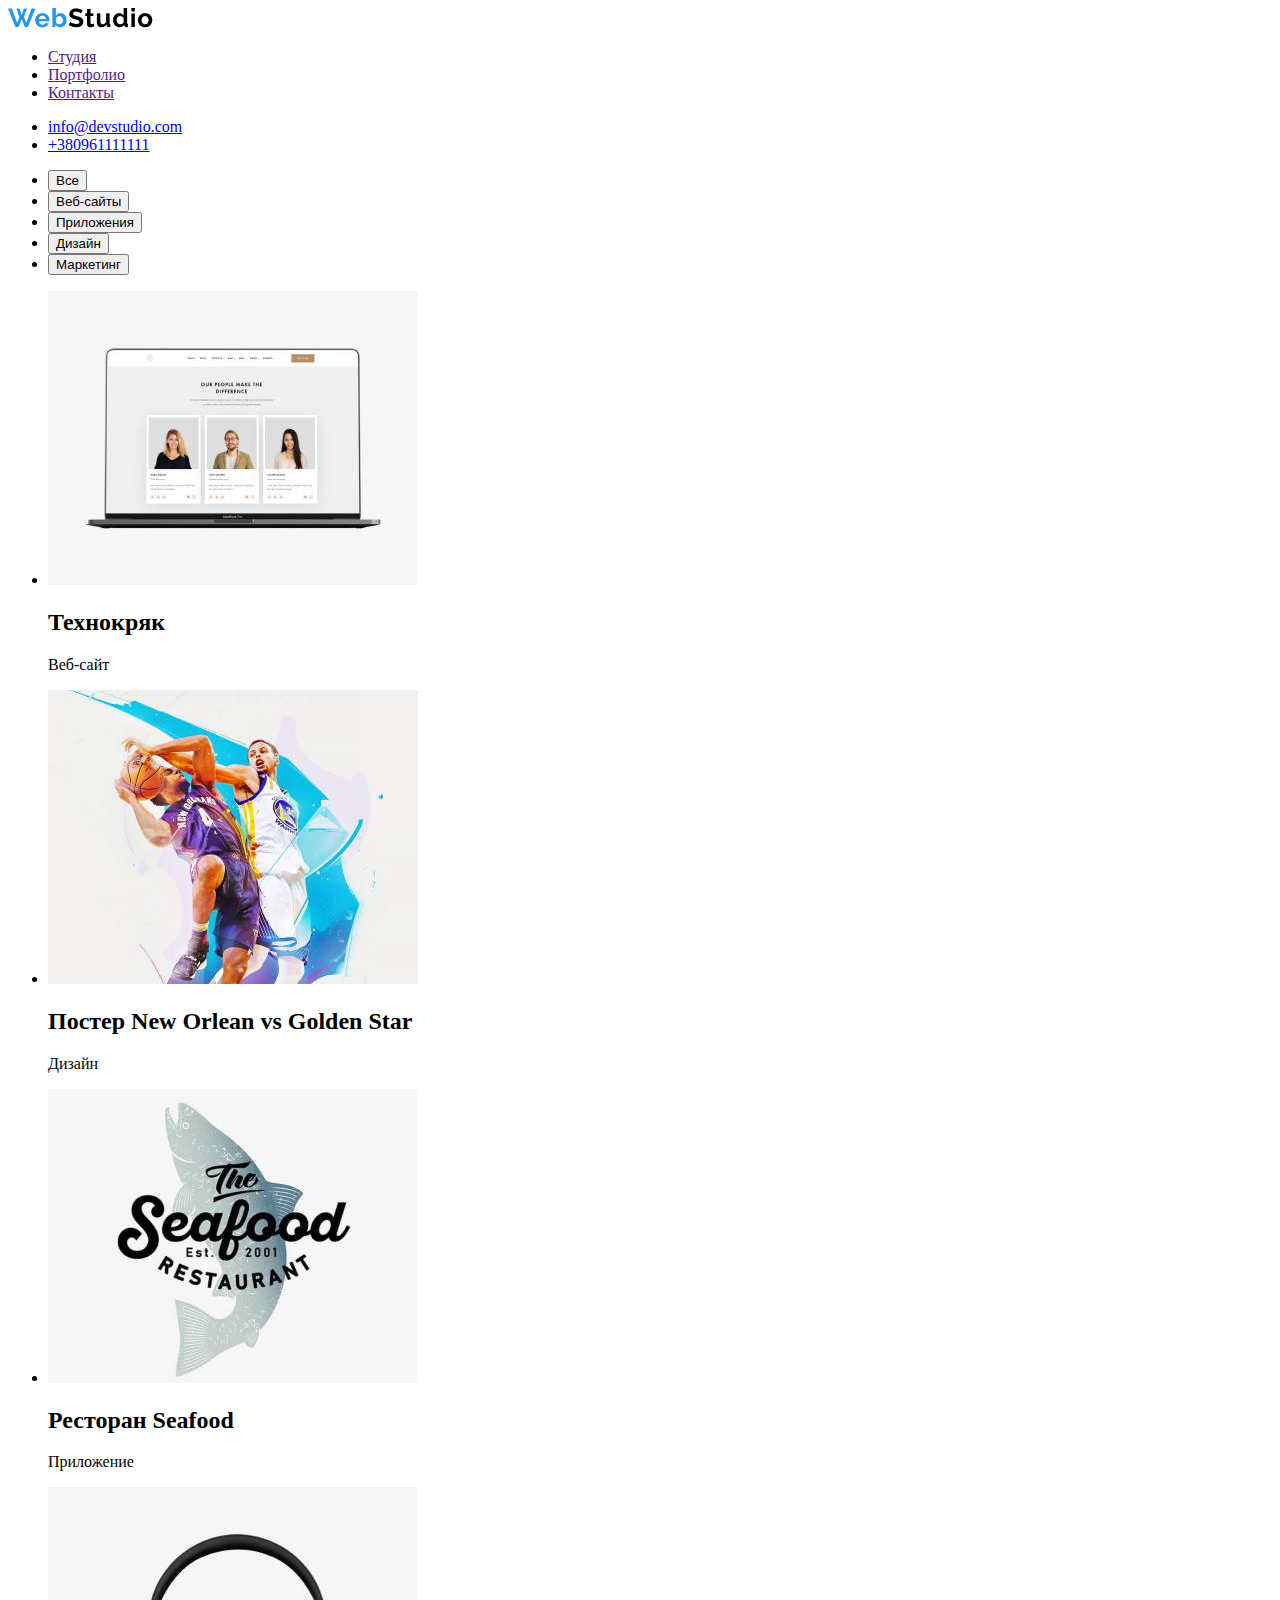
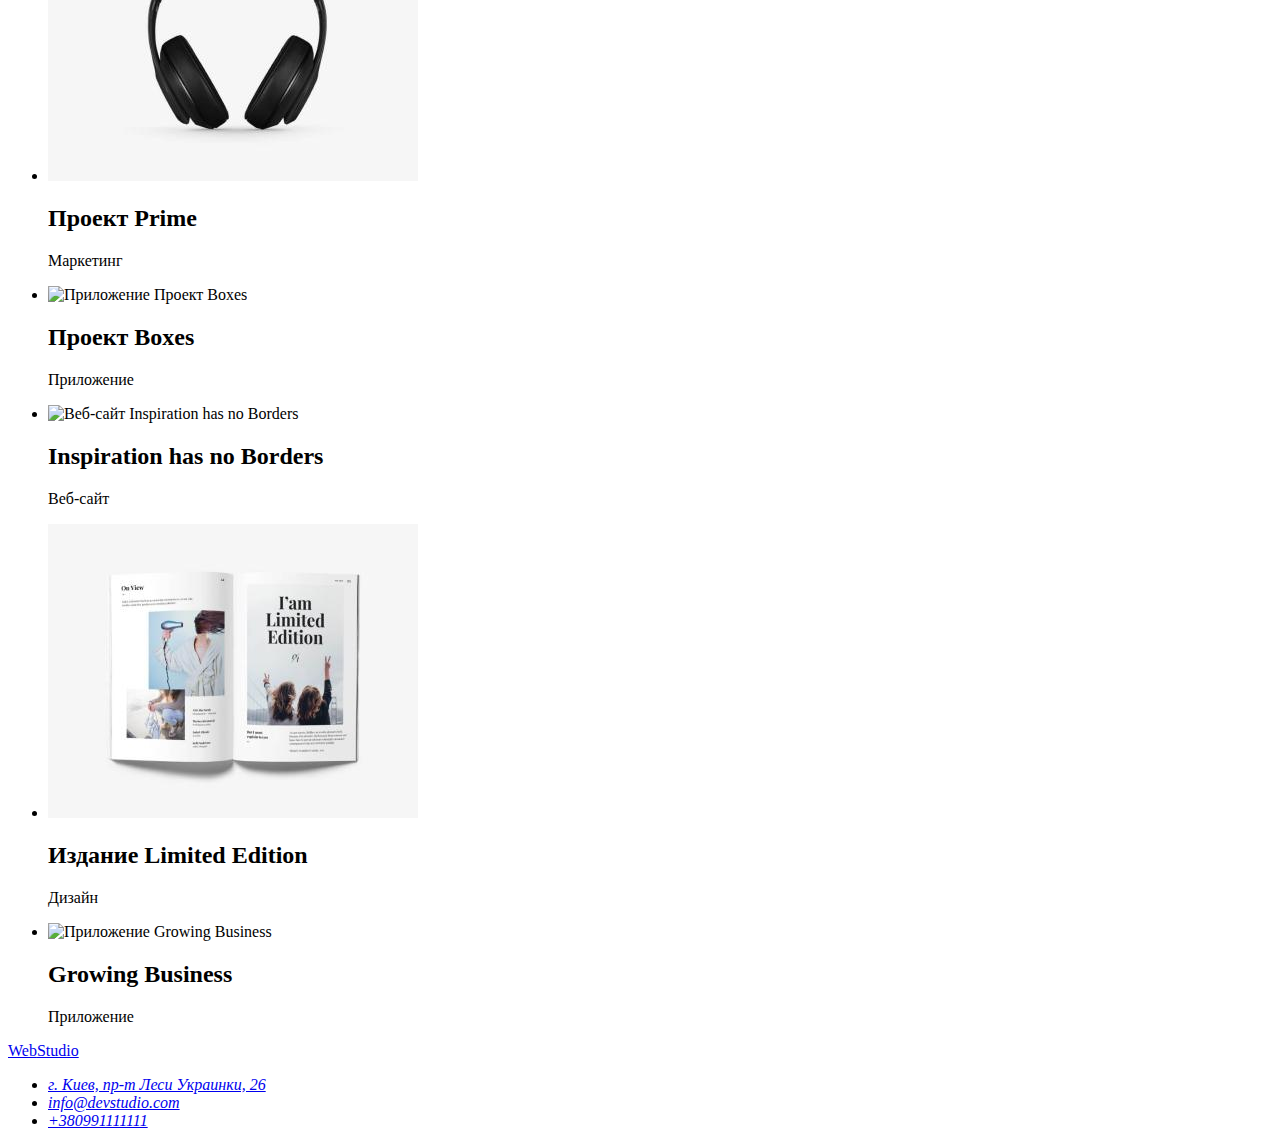
==== portfolio.html @ 1265ffb0 "Create portfolio.html" ====
<!DOCTYPE html>
<html lang="ru">

<head>
    <meta charset="UTF-8">
    <meta http-equiv="X-UA-Compatible" content="IE=edge">
    <meta name="viewport" content="width=device-width, initial-scale=1.0">
    <title>Вебстудия полного цикла</title>
    <link rel="preconnect" href="https://fonts.googleapis.com">
    <link rel="preconnect" href="https://fonts.gstatic.com" crossorigin>
    <link
        href="https://fonts.googleapis.com/css2?family=Raleway:wght@700&family=Roboto:ital,wght@0,400;0,500;0,700;0,900;1,400;1,500&display=swap"
        rel="stylesheet">

    <link rel="stylesheet" href="./css/styles.css">
</head>

<body>
    <header class="header">
        <nav class="header-nav">
            <a class="header-logo" href="./index.html"><img src="./Images/WebStudio.jpg" width="145" height="20"
                    alt="Логотип"></a>
            <ul class="nav-menu list">
                <li><a class="nav-link link" href="">Студия</a></li>
                <li><a class="nav-link link current" href="">Портфолио</a></li>
                <li><a class="nav-link link" href="">Контакты</a></li>
            </ul>
            <ul class="contact-menu header">
                <li class="contact-menu list"><a class="header-mail link"
                        href="mailto:info@devstudio.com">info@devstudio.com</a>
                </li>
                <li class="contact-menu list"><a class="header-tel link" href="tel:+380961111111">+380961111111</a></li>
            </ul>
            <ul class="menu-button list">
                <li><button class="btn-light" type="button">Все</button></li>
                <li><button class="btn-black button" type="button">Веб-сайты</button></li>
                <li><button class="btn-black button" type="button">Приложения</button></li>
                <li><button class="btn-black button" type="button">Дизайн</button></li>
                <li><button class="btn-black button" type="button">Маркетинг</button></li>
            </ul>
        </nav>
    </header>
    <main class="main">
        <ul class="main-menu">
            <li class="menu-list list">
                <img class="main-image link" src="./Images/tehnokryak.jpg" width="370" height="294"
                    alt=" Веб-сайт Технокряк">
                <h2 class="menu-title">Технокряк</h2>
                <p class="menu-subtitle">Веб-сайт</p>
            </li>
            <li class="menu-list list">
                <img class="main-image link" src="./Images/poster-new.jpg" width="370" height="294"
                    alt="Дизайн Постера New Orlean vs Golden Star">
                <h2 lang="en" class="menu-title">Постер New Orlean vs Golden Star</h2>
                <p class="menu-subtitle">Дизайн</p>
            </li>
            <li class="menu-list list">
                <img class="main-image link" src="./Images/restoran-seafood.jpg" width="370" height="294"
                    alt="Приложение Ресторан Seafood">
                <h2 lang="en" class="menu-title">Ресторан Seafood</h2>
                <p class="menu-subtitle">Приложение</p>
            </li>
            <li class="menu-list list">
                <img class="main-image link" src="./Images/prime.jpg" width="370" height="294"
                    alt="Маркетинг Проект Prime">
                <h2 lang="en" class="menu-title">Проект Prime</h2>
                <p class="menu-subtitle">Маркетинг</p>
            </li>
            <li class="menu-list list">
                <img class="main-image link" src="./Images/boxes.jpg" width="370" height="294"
                    alt="Приложение Проект Boxes">
                <h2 lang="en" class="menu-title">Проект Boxes</h2>
                <p class="menu-subtitle">Приложение</p>
            </li>
            <li class="menu-list list">
                <img class="main-image link" src="./Images//Inspiration-has-no-Borders.jpg" width="370" height="294"
                    alt="Веб-сайт Inspiration has no Borders">
                <h2 lang="en" class="menu-title">Inspiration has no Borders</h2>
                <p class="menu-subtitle">Веб-сайт</p>
            </li>
            <li class="menu-list list">
                <img class="main-image link" src="./Images/Limited-Edition.jpg" width="370" height="294"
                    alt="Дизайн Издание Limited Edition">
                <h2 lang="en" class="menu-title">Издание Limited Edition</h2>
                <p class="menu-subtitle">Дизайн</p>
            </li>
            <li class="menu-list list">
                <img class="main-image link" src="./Images/Growing-Business.jpg" width="370" height="294"
                    alt="Приложение Growing Business">
                <h2 lang="en" class="menu-title">Growing Business</h2>
                <p class="menu-subtitle">Приложение</p>
            </li>
        </ul>
        <footer class="footer">
            <a href="./index.html" lang="en" class="logo logo-header">Web<span>Studio</span></a>
            <address class="footer-adress">
                <ul class="contact-menu-footer">
                    <li class="footer-map list"><a class="footer-map link" href="https://goo.gl/maps/NYAGvsDjCZXEPNPM7"
                            target="_blank" rel="noopener noreferrer">г. Киев,
                            пр-т Леси Украинки, 26</a></li>
                    <li class="footer-mail list"><a class="footer-mail link"
                            href="mailto:info@devstudio.com">info@devstudio.com</a>
                    </li>
                    <li class="footer-tel list"><a class="footer-tel link" href="tel:+380991111111">+380991111111</a>
                    </li>
                </ul>
            </address>
        </footer>
    </main>

</body>

</html>
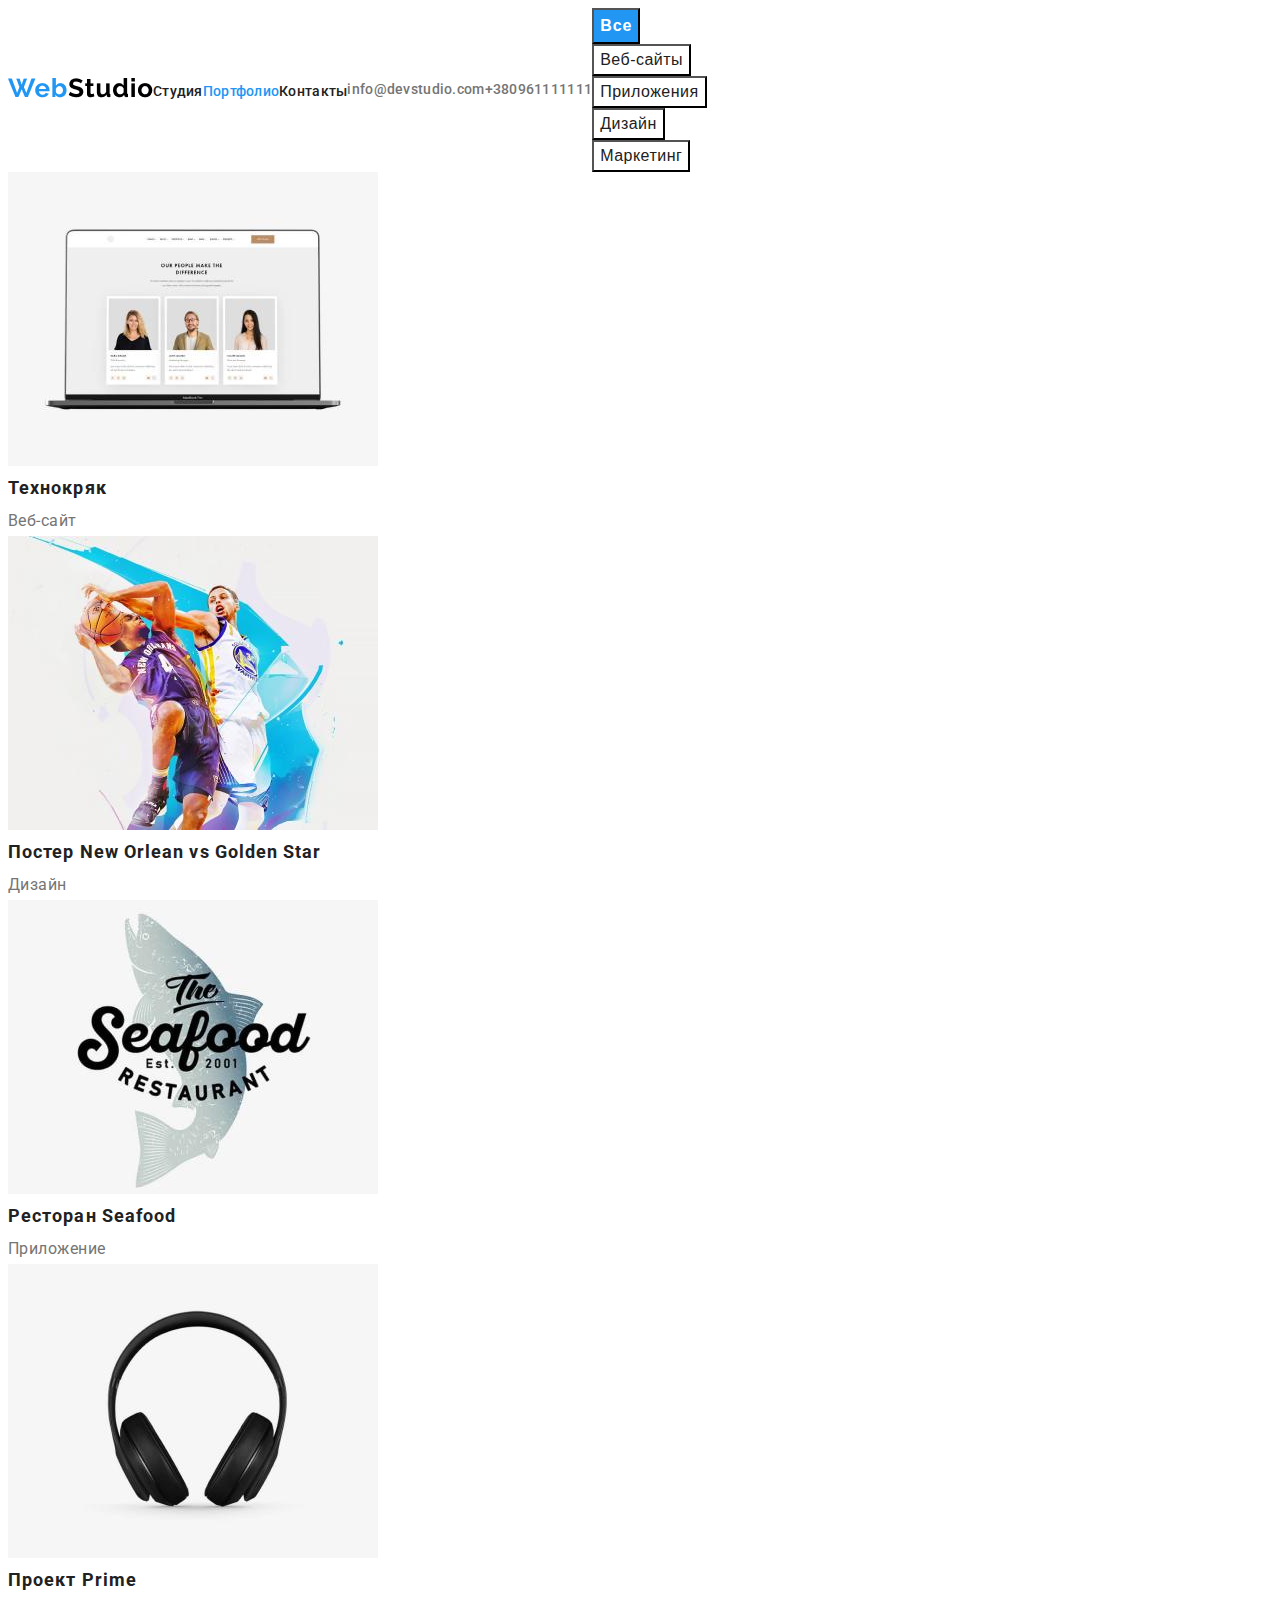
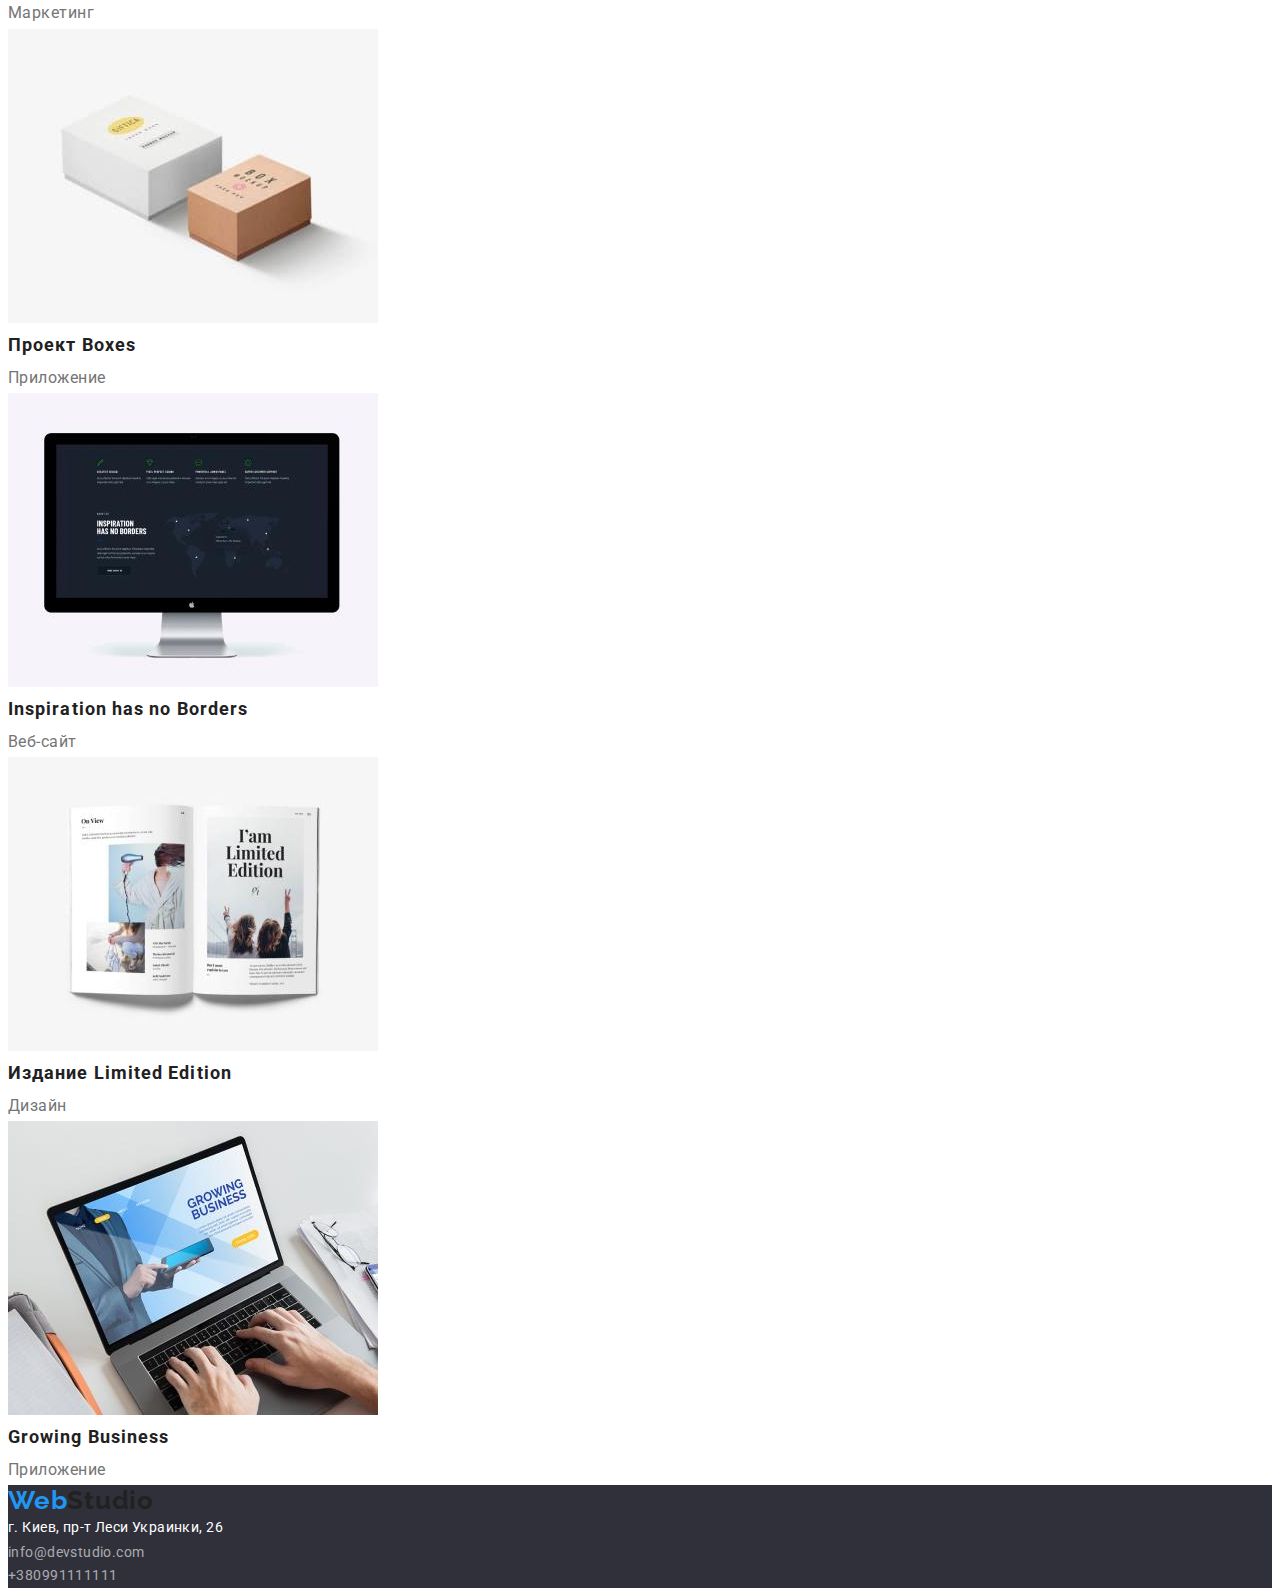
==== commit 7690175b: "Update portfolio.html" ====
--- a/portfolio.html
+++ b/portfolio.html
@@ -32,7 +32,7 @@
                 <li class="contact-menu list"><a class="header-tel link" href="tel:+380961111111">+380961111111</a></li>
             </ul>
             <ul class="menu-button list">
-                <li><button class="btn-light" type="button">Все</button></li>
+                <li><button class="btn-light btn-all" type="button">Все</button></li>
                 <li><button class="btn-black button" type="button">Веб-сайты</button></li>
                 <li><button class="btn-black button" type="button">Приложения</button></li>
                 <li><button class="btn-black button" type="button">Дизайн</button></li>
--- a/css/styles.css
+++ b/css/styles.css
@@ -0,0 +1,294 @@
+:root {
+  --header-color: #212121;
+  --first-text-color: #212121;
+  --second-text-color: #757575;
+  --primary-title-color: #ffffff;
+  --second-title-color: #212121;
+  --accent-color: #2196f3;
+}
+p,
+h1,
+h2,
+h3,
+h4,
+h5,
+h6 {
+  margin: 0;
+}
+
+ul {
+  margin: 0;
+  padding: 0;
+}
+
+button {
+  cursor: pointer;
+}
+
+.list {
+  list-style: none;
+}
+.link {
+  text-decoration: none;
+}
+/*----------------------------- Button--------------------------------- */
+.button:focus,
+.button:hover {
+  color: var(--accent-color);
+}
+
+.btn-light:hover,
+.btn-light:focus,
+.btn-light {
+  cursor: pointer;
+}
+.button {
+  cursor: pointer;
+}
+.btn-black {
+  font-weight: 500;
+  font-size: 16px;
+  line-height: 1.63;
+  text-align: center;
+  letter-spacing: 0.03em;
+  color: var(--second-title-color);
+  background-color: var(--primary-title-color);
+}
+
+.btn-light {
+  font-weight: bold;
+  font-size: 16px;
+  line-height: 1.87;
+  display: flex;
+  align-items: center;
+  text-align: center;
+  letter-spacing: 0.06em;
+  color: var(--primary-title-color);
+  background-color: var(--accent-color);
+}
+
+.nav-menu .current {
+  color: var(--accent-color);
+}
+
+/*---------Header------------------- */
+
+.logo {
+  font-family: Raleway;
+  font-weight: 700;
+  font-size: 26px;
+  line-height: 1.19;
+  letter-spacing: 0.03em;
+  color: var(--accent-color);
+}
+.logo span {
+  color: var(--header-color);
+}
+
+.logo {
+  text-decoration: none;
+}
+
+body {
+  font-family: 'Roboto', sans-serif;
+}
+
+.container {
+  width: 1200px;
+  padding-left: 15px;
+  padding-right: 15px;
+  margin: 0 auto 0 auto;
+}
+
+.header-container {
+  display: flex;
+  align-items: center;
+}
+
+.header-connect {
+  margin-left: auto;
+}
+
+.contact-menu {
+  display: flex;
+}
+
+.nav-menu {
+  display: flex;
+}
+
+.header-nav {
+  display: flex;
+  align-items: center;
+}
+
+.logo-header {
+  margin-right: 94px;
+}
+.nav-link {
+  font-weight: 500;
+  font-size: 14px;
+  line-height: 1.14;
+  letter-spacing: 0.02em;
+  color: var(--header-color);
+}
+
+.nav-link:focus,
+.nav-link:hover {
+  color: var(--accent-color);
+}
+
+.header-tel {
+  font-weight: 500;
+  font-size: 14px;
+  line-height: 1.14;
+  letter-spacing: 0.02em;
+  color: var(--second-text-color);
+}
+
+.header-mail {
+  font-weight: 500;
+  font-size: 14px;
+  line-height: 1.14;
+  letter-spacing: 0.02em;
+  color: var(--second-text-color);
+}
+
+.header-tel:hover,
+.header-tel:focus {
+  color: var(--accent-color);
+}
+
+.header-mail:hover,
+.header-mail:focus {
+  color: var(--accent-color);
+}
+
+/* ---------------Hero--------------------*/
+.hero-title {
+  font-weight: 900;
+  font-size: 44px;
+  line-height: 1.36;
+  text-align: center;
+  letter-spacing: 0.06em;
+  text-transform: uppercase;
+  color: var(--primary-title-color);
+}
+
+.hero-title {
+  background-color: #2f303a;
+}
+
+.pre-title {
+  font-weight: bold;
+  font-size: 14px;
+  line-height: 1.14;
+  letter-spacing: 0.03em;
+  text-transform: uppercase;
+  color: var(--second-title-color);
+}
+
+.after-title {
+  font-weight: normal;
+  font-size: 14px;
+  line-height: 1.71;
+  letter-spacing: 0.03em;
+  color: var(--second-text-color);
+}
+
+/*--------------------------section--------------------------------*/
+.visually-title {
+  font-weight: bold;
+  font-size: 36px;
+  line-height: 1.17;
+  text-align: center;
+  letter-spacing: 0.03em;
+  color: var(--second-title-color);
+}
+.command-name {
+  font-weight: 500;
+  font-size: 16px;
+  line-height: 1.19;
+  text-align: center;
+  letter-spacing: 0.03em;
+
+  color: var(--second-title-color);
+}
+
+.command-profession {
+  font-weight: normal;
+  font-size: 16px;
+  line-height: 1.19;
+  text-align: center;
+  letter-spacing: 0.03em;
+  color: var(--second-text-color);
+}
+
+/*--------------------footer--------------------------------*/
+
+.footer-adress {
+  font-style: inherit;
+}
+
+.footer-map {
+  font-weight: normal;
+  font-size: 14px;
+  line-height: 1.71;
+  letter-spacing: 0.03em;
+  color: var(--primary-title-color);
+}
+
+.footer-mail {
+  font-weight: normal;
+  font-size: 14px;
+  line-height: 24px;
+  letter-spacing: 0.03em;
+  color: rgba(255, 255, 255, 0.6);
+}
+
+.footer-tel {
+  font-weight: normal;
+  font-size: 14px;
+  line-height: 1.71;
+  letter-spacing: 0.03em;
+  color: rgba(255, 255, 255, 0.6);
+}
+
+.footer-map:focus,
+.footer-map:hover {
+  color: var(--accent-color);
+}
+
+.footer-mail:focus,
+.footer-mail:hover {
+  color: var(--accent-color);
+}
+
+.footer-tel:focus,
+.footer-tel:hover {
+  color: var(--accent-color);
+}
+
+.footer {
+  background-color: #2f303a;
+}
+
+/* --------------------------portfolio-------------------------- */
+
+/* ------------------main-menu---------------------------------- */
+
+.menu-title {
+  font-weight: bold;
+  font-size: 18px;
+  line-height: 2;
+  letter-spacing: 0.06em;
+  color: var(--second-title-color);
+}
+
+.menu-subtitle {
+  font-weight: normal;
+  font-size: 16px;
+  line-height: 1.88;
+  letter-spacing: 0.03em;
+  color: var(--second-text-color);
+}
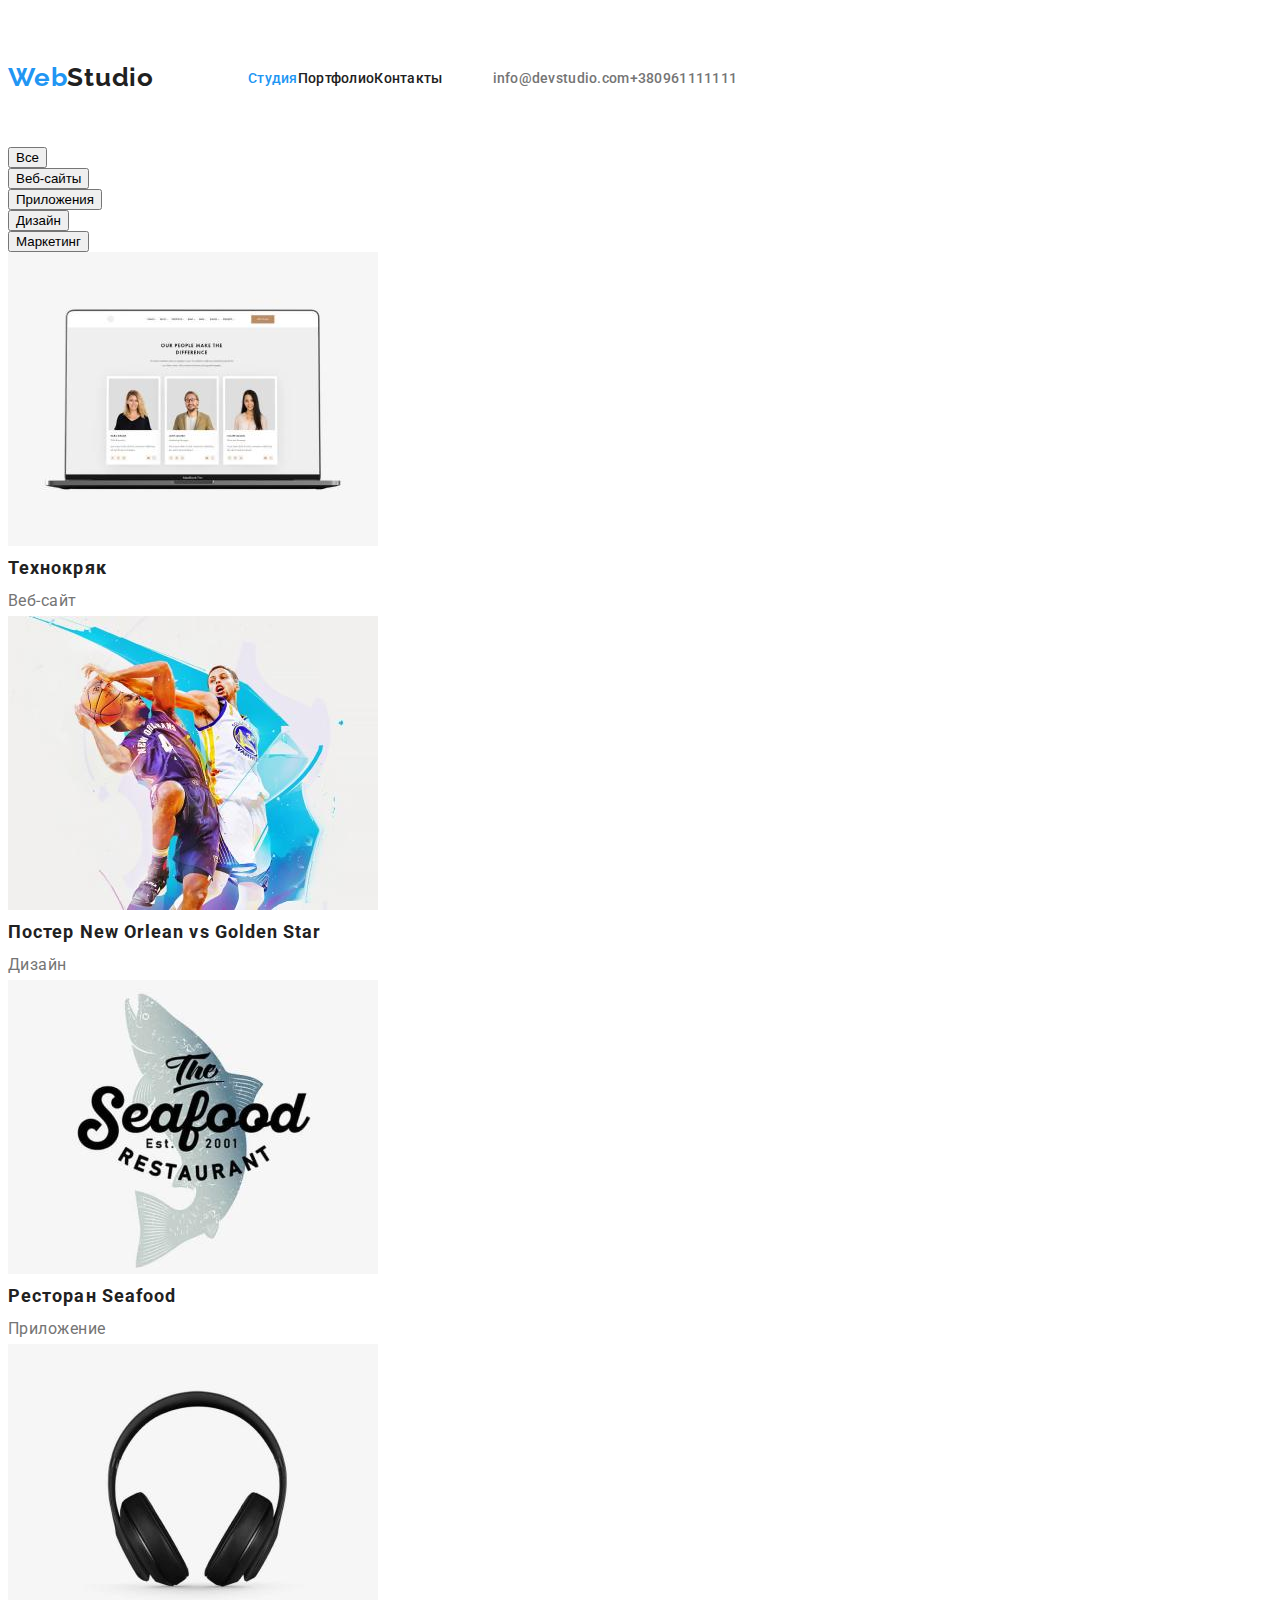
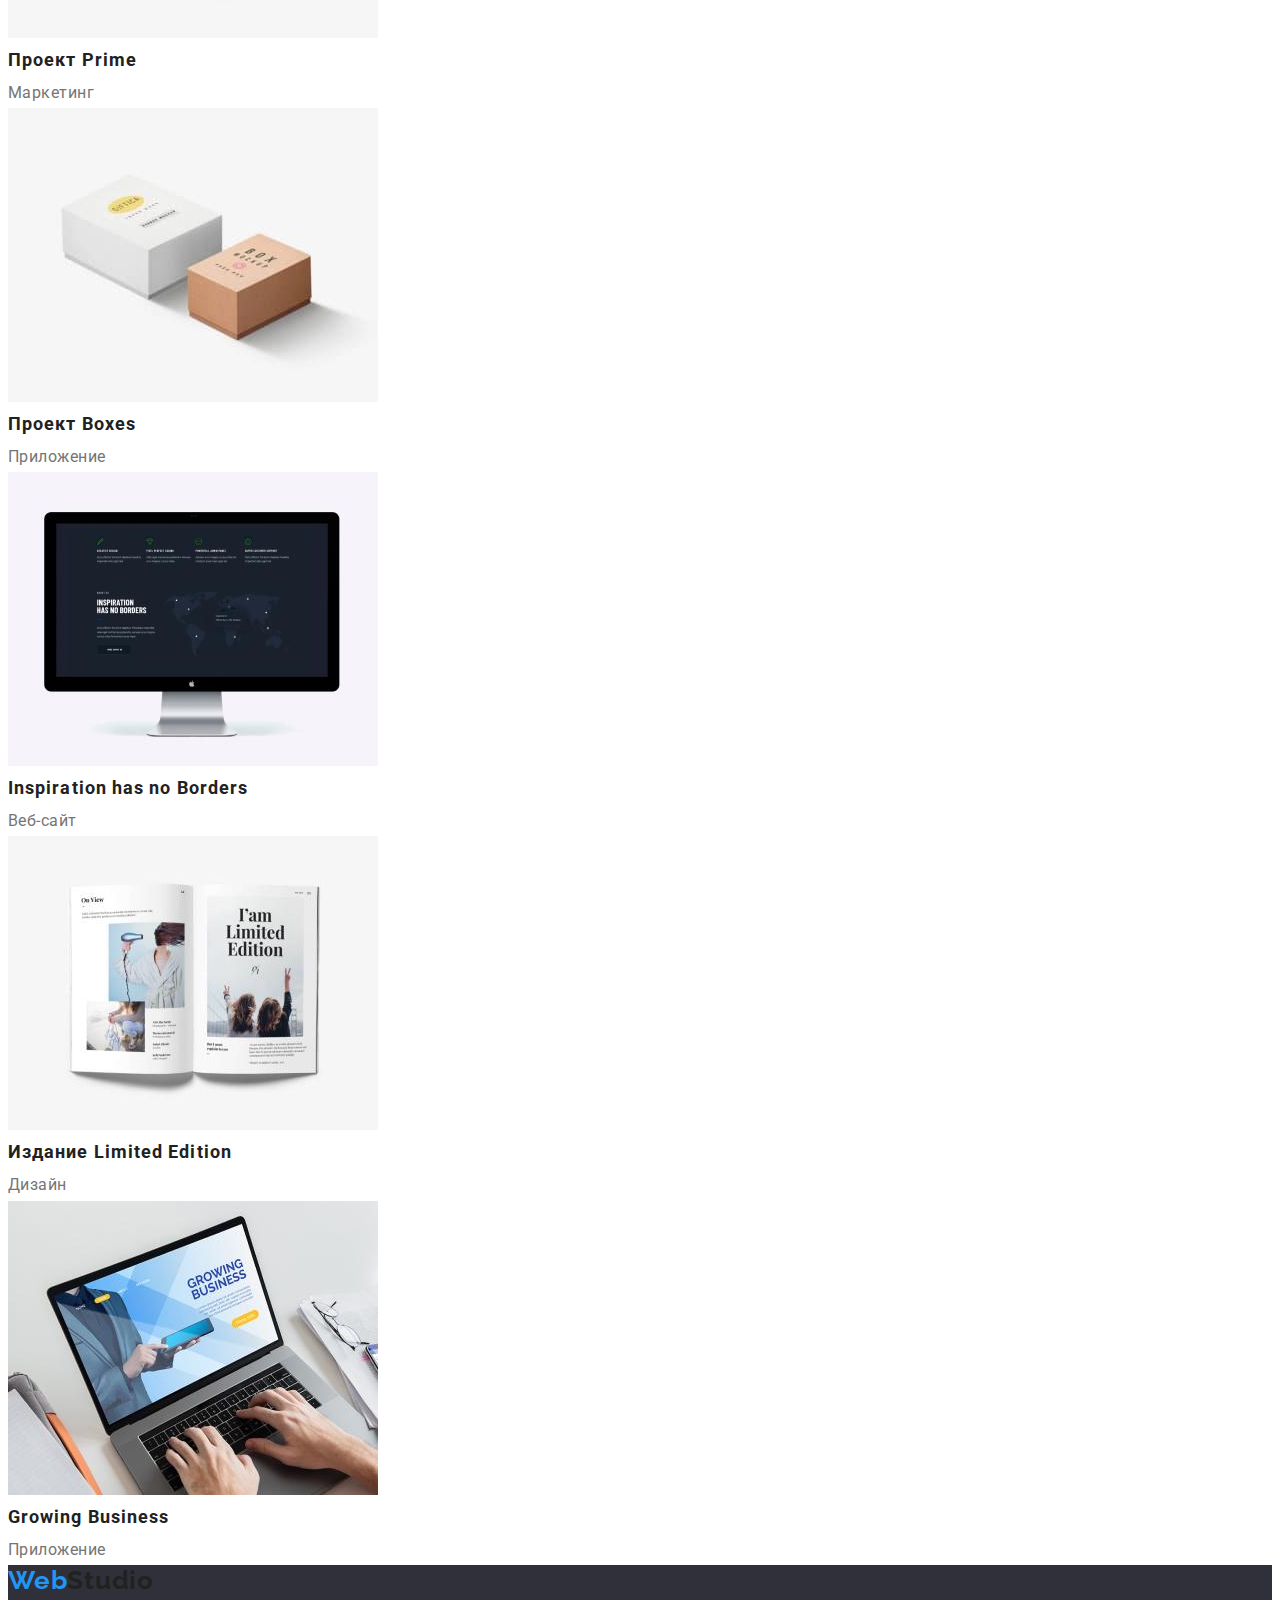
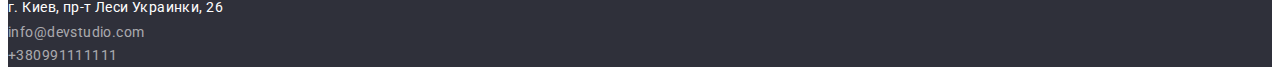
==== commit 5d3d8eff: "Update portfolio.html" ====
--- a/portfolio.html
+++ b/portfolio.html
@@ -8,39 +8,46 @@
     <title>Вебстудия полного цикла</title>
     <link rel="preconnect" href="https://fonts.googleapis.com">
     <link rel="preconnect" href="https://fonts.gstatic.com" crossorigin>
+    <link rel="preconnect" href="https://fonts.googleapis.com">
+    <link rel="preconnect" href="https://fonts.gstatic.com" crossorigin>
     <link
-        href="https://fonts.googleapis.com/css2?family=Raleway:wght@700&family=Roboto:ital,wght@0,400;0,500;0,700;0,900;1,400;1,500&display=swap"
+        href="https://fonts.googleapis.com/css2?family=Oleo+Script&family=Raleway:wght@700&family=Roboto:wght@400;500;700;900&display=swap"
         rel="stylesheet">
-
+        <link rel="stylesheet" href="https://cdnjs.cloudflare.com/ajax/libs/modern-normalize/1.1.0/modern-normalize.min.css"
+            integrity="sha512-wpPYUAdjBVSE4KJnH1VR1HeZfpl1ub8YT/NKx4PuQ5NmX2tKuGu6U/JRp5y+Y8XG2tV+wKQpNHVUX03MfMFn9Q=="
+            crossorigin="anonymous" referrerpolicy="no-referrer" />
     <link rel="stylesheet" href="./css/styles.css">
 </head>
-
 <body>
     <header class="header">
-        <nav class="header-nav">
-            <a class="header-logo" href="./index.html"><img src="./Images/WebStudio.jpg" width="145" height="20"
-                    alt="Логотип"></a>
+        <div class="container"> 
+                <nav class="header-nav nav-container">
+                    <a href="./index.html" lang="en" class="logo logo-header">Web<span>Studio</span></a>
             <ul class="nav-menu list">
-                <li><a class="nav-link link" href="">Студия</a></li>
-                <li><a class="nav-link link current" href="">Портфолио</a></li>
-                <li><a class="nav-link link" href="">Контакты</a></li>
+                <li class="nav-item"><a class="nav-link link current" href="./index.html">Студия</a></li>
+                <li class="nav-item"><a class="nav-link link" href="./portfolio.html">Портфолио</a></li>
+                <li class="nav-item"><a class="nav-link link" href="#">Контакты</a></li>
             </ul>
-            <ul class="contact-menu header">
-                <li class="contact-menu list"><a class="header-mail link"
-                        href="mailto:info@devstudio.com">info@devstudio.com</a>
-                </li>
-                <li class="contact-menu list"><a class="header-tel link" href="tel:+380961111111">+380961111111</a></li>
-            </ul>
-            <ul class="menu-button list">
-                <li><button class="btn-light btn-all" type="button">Все</button></li>
-                <li><button class="btn-black button" type="button">Веб-сайты</button></li>
-                <li><button class="btn-black button" type="button">Приложения</button></li>
-                <li><button class="btn-black button" type="button">Дизайн</button></li>
-                <li><button class="btn-black button" type="button">Маркетинг</button></li>
-            </ul>
-        </nav>
+               </nav>     
+        <ul class="contact-menu header contact-container">
+            <li class="contact-item list"><a class="header-mail link"
+                    href="mailto:info@devstudio.com">info@devstudio.com</a></li>
+            <li class="contact-item list"><a class="header-tel link" href="tel:+380961111111">+380961111111</a></li>
+        </ul>
+        </div>
     </header>
+
     <main class="main">
+    <section class="portfolio">
+        <h1 style="display: none;">Lorem ipsum dolor sit amet.</h1>
+        <ul class="menu-button list">
+            <li><button class="btn-portfolio button" type="button">Все</button></li>
+            <li><button class="btn-portfolio button" type="button">Веб-сайты</button></li>
+            <li><button class="btn-portfolio button" type="button">Приложения</button></li>
+            <li><button class="btn-portfolio button" type="button">Дизайн</button></li>
+            <li><button class="btn-portfolio button" type="button">Маркетинг</button></li>
+        </ul>
+
         <ul class="main-menu">
             <li class="menu-list list">
                 <img class="main-image link" src="./Images/tehnokryak.jpg" width="370" height="294"
@@ -91,8 +98,9 @@
                 <p class="menu-subtitle">Приложение</p>
             </li>
         </ul>
+        </main>
         <footer class="footer">
-            <a href="./index.html" lang="en" class="logo logo-header">Web<span>Studio</span></a>
+            <a href="./index.html" lang="en" class="logo logo-footer">Web<span>Studio</span></a>
             <address class="footer-adress">
                 <ul class="contact-menu-footer">
                     <li class="footer-map list"><a class="footer-map link" href="https://goo.gl/maps/NYAGvsDjCZXEPNPM7"
@@ -106,7 +114,7 @@
                 </ul>
             </address>
         </footer>
-    </main>
+        </main>
 
 </body>
 
--- a/css/styles.css
+++ b/css/styles.css
@@ -58,17 +58,13 @@
 .btn-light {
   font-weight: bold;
   font-size: 16px;
-  line-height: 1.87;
+  line-height: 1.88;
   display: flex;
   align-items: center;
   text-align: center;
   letter-spacing: 0.06em;
   color: var(--primary-title-color);
   background-color: var(--accent-color);
-}
-
-.nav-menu .current {
-  color: var(--accent-color);
 }
 
 /*---------Header------------------- */
@@ -89,20 +85,27 @@
   text-decoration: none;
 }
 
+.nav-menu .current {
+  color: var(--accent-color);
+}
+
 body {
   font-family: 'Roboto', sans-serif;
 }
 
-.container {
+.header-container {
   width: 1200px;
   padding-left: 15px;
   padding-right: 15px;
   margin: 0 auto 0 auto;
 }
-
-.header-container {
+.container {
   display: flex;
   align-items: center;
+}
+.header {
+  padding-top: 30px;
+  padding-bottom: 30px;
 }
 
 .header-connect {
@@ -110,7 +113,15 @@
 }
 
 .contact-menu {
-  display: flex;
+  margin-left: 50px;
+}
+
+.contact-menu {
+  display: flex;
+}
+
+.menu-item:not(:last-child) {
+  margin-right: 50px;
 }
 
 .nav-menu {
@@ -165,6 +176,21 @@
 }
 
 /* ---------------Hero--------------------*/
+
+.hero-container {
+  background-color: #2f303a;
+  display: flex;
+  margin: 0 auto;
+  flex-grow: 1;
+  text-align: center;
+}
+
+.hero-after-title {
+  width: 696px;
+  height: 120px;
+  text-align: center;
+}
+
 .hero-title {
   font-weight: 900;
   font-size: 44px;
@@ -173,10 +199,6 @@
   letter-spacing: 0.06em;
   text-transform: uppercase;
   color: var(--primary-title-color);
-}
-
-.hero-title {
-  background-color: #2f303a;
 }
 
 .pre-title {
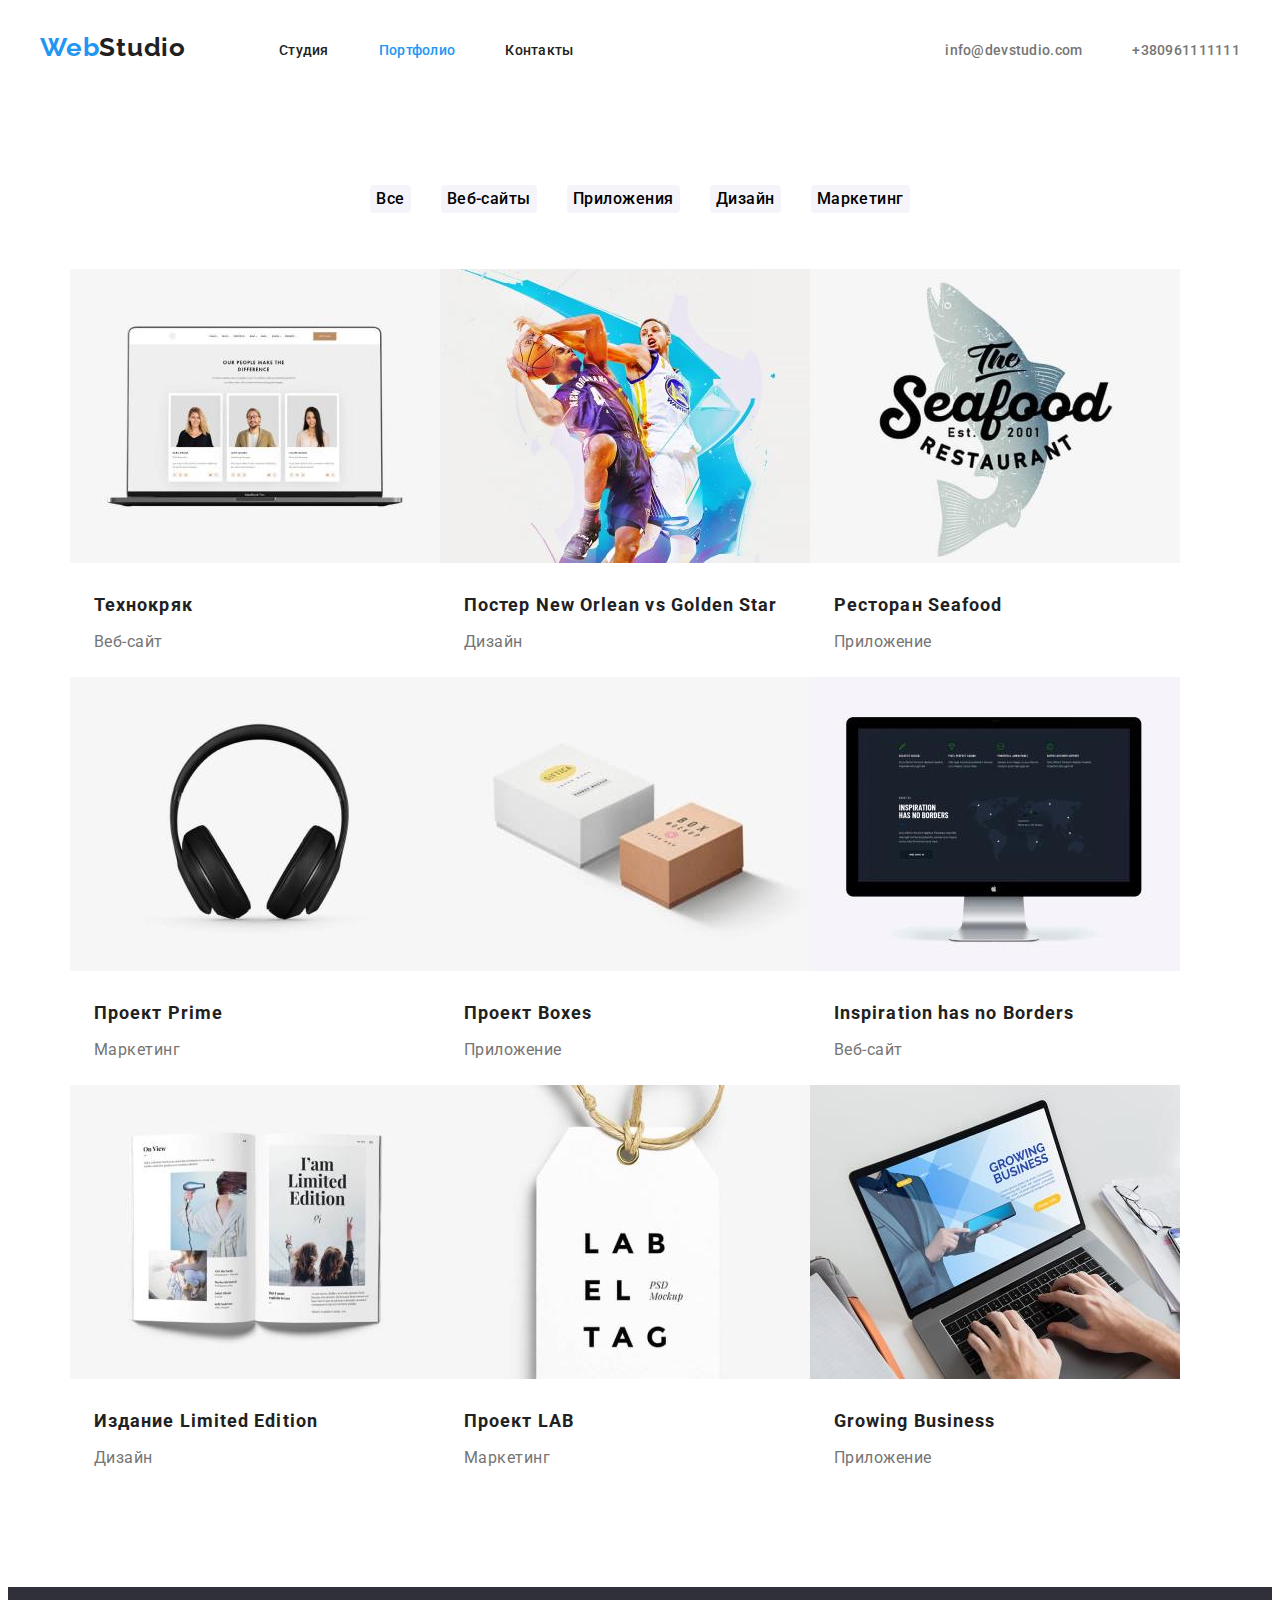
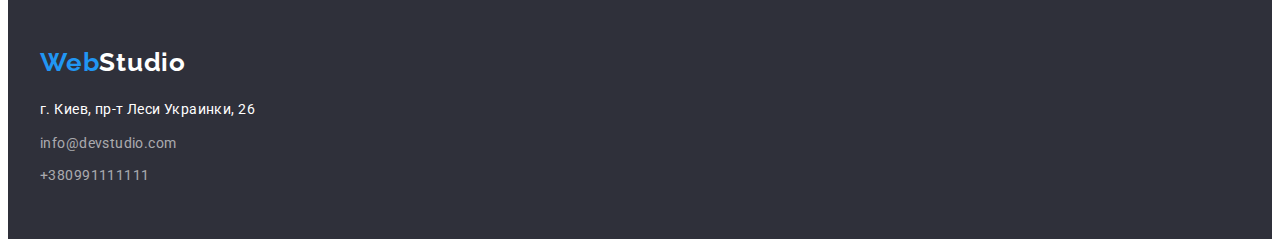
==== commit 23d968c7: "Update portfolio.html" ====
--- a/portfolio.html
+++ b/portfolio.html
@@ -13,39 +13,40 @@
     <link
         href="https://fonts.googleapis.com/css2?family=Oleo+Script&family=Raleway:wght@700&family=Roboto:wght@400;500;700;900&display=swap"
         rel="stylesheet">
-        <link rel="stylesheet" href="https://cdnjs.cloudflare.com/ajax/libs/modern-normalize/1.1.0/modern-normalize.min.css"
-            integrity="sha512-wpPYUAdjBVSE4KJnH1VR1HeZfpl1ub8YT/NKx4PuQ5NmX2tKuGu6U/JRp5y+Y8XG2tV+wKQpNHVUX03MfMFn9Q=="
-            crossorigin="anonymous" referrerpolicy="no-referrer" />
+    <link rel="stylesheet" href="https://cdnjs.cloudflare.com/ajax/libs/modern-normalize/1.1.0/modern-normalize.min.css"
+        integrity="sha512-wpPYUAdjBVSE4KJnH1VR1HeZfpl1ub8YT/NKx4PuQ5NmX2tKuGu6U/JRp5y+Y8XG2tV+wKQpNHVUX03MfMFn9Q=="
+        crossorigin="anonymous" referrerpolicy="no-referrer" />
     <link rel="stylesheet" href="./css/styles.css">
 </head>
+
 <body>
     <header class="header">
-        <div class="container"> 
-                <nav class="header-nav nav-container">
-                    <a href="./index.html" lang="en" class="logo logo-header">Web<span>Studio</span></a>
-            <ul class="nav-menu list">
-                <li class="nav-item"><a class="nav-link link current" href="./index.html">Студия</a></li>
-                <li class="nav-item"><a class="nav-link link" href="./portfolio.html">Портфолио</a></li>
-                <li class="nav-item"><a class="nav-link link" href="#">Контакты</a></li>
+        <div class="header-container container">
+            <nav class="header-nav nav-container">
+                <a href="./index.html" lang="en" class="logo logo-header">Web<span>Studio</span></a>
+                <ul class="nav-menu list">
+                    <li class="nav-item"><a class="nav-link link" href="./index.html">Студия</a></li>
+                    <li class="nav-item"><a class="nav-link link current" href="./portfolio.html">Портфолио</a></li>
+                    <li class="nav-item"><a class="nav-link link" href="#">Контакты</a></li>
+                </ul>
+            </nav>
+            <ul class="contact-menu header contact-container">
+                <li class="contact-item list"><a class="header-mail link"
+                        href="mailto:info@devstudio.com">info@devstudio.com</a></li>
+                <li class="contact-item list"><a class="header-tel link" href="tel:+380961111111">+380961111111</a></li>
             </ul>
-               </nav>     
-        <ul class="contact-menu header contact-container">
-            <li class="contact-item list"><a class="header-mail link"
-                    href="mailto:info@devstudio.com">info@devstudio.com</a></li>
-            <li class="contact-item list"><a class="header-tel link" href="tel:+380961111111">+380961111111</a></li>
-        </ul>
         </div>
     </header>
-
     <main class="main">
     <section class="portfolio">
+        <div class="portfolio-container container">
         <h1 style="display: none;">Lorem ipsum dolor sit amet.</h1>
         <ul class="menu-button list">
-            <li><button class="btn-portfolio button" type="button">Все</button></li>
-            <li><button class="btn-portfolio button" type="button">Веб-сайты</button></li>
-            <li><button class="btn-portfolio button" type="button">Приложения</button></li>
-            <li><button class="btn-portfolio button" type="button">Дизайн</button></li>
-            <li><button class="btn-portfolio button" type="button">Маркетинг</button></li>
+            <li class="btn-menu-portfolio"><button class="btn-portfolio button" type="button">Все</button></li>
+            <li class="btn-menu-portfolio"><button class="btn-portfolio button" type="button">Веб-сайты</button></li>
+            <li class="btn-menu-portfolio"><button class="btn-portfolio button" type="button">Приложения</button></li>
+            <li class="btn-menu-portfolio"><button class="btn-portfolio button" type="button">Дизайн</button></li>
+            <li class="btn-menu-portfolio"><button class="btn-portfolio button" type="button">Маркетинг</button></li>
         </ul>
 
         <ul class="main-menu">
@@ -92,27 +93,38 @@
                 <p class="menu-subtitle">Дизайн</p>
             </li>
             <li class="menu-list list">
+                <img class="main-image link" src="./Images/LAB.jpg" width="370" height="294" 
+                alt="Проект LAB">
+                <h2 lang="en" class="menu-title">Проект LAB</h2>
+                <p class="menu-subtitle">Маркетинг</p>
+            </li>
+            <li class="menu-list list">
                 <img class="main-image link" src="./Images/Growing-Business.jpg" width="370" height="294"
                     alt="Приложение Growing Business">
                 <h2 lang="en" class="menu-title">Growing Business</h2>
                 <p class="menu-subtitle">Приложение</p>
             </li>
         </ul>
+        </div>
+        </section>
+    
         </main>
         <footer class="footer">
-            <a href="./index.html" lang="en" class="logo logo-footer">Web<span>Studio</span></a>
-            <address class="footer-adress">
-                <ul class="contact-menu-footer">
-                    <li class="footer-map list"><a class="footer-map link" href="https://goo.gl/maps/NYAGvsDjCZXEPNPM7"
-                            target="_blank" rel="noopener noreferrer">г. Киев,
-                            пр-т Леси Украинки, 26</a></li>
-                    <li class="footer-mail list"><a class="footer-mail link"
-                            href="mailto:info@devstudio.com">info@devstudio.com</a>
-                    </li>
-                    <li class="footer-tel list"><a class="footer-tel link" href="tel:+380991111111">+380991111111</a>
-                    </li>
-                </ul>
-            </address>
+            <div class="footer-container container">
+                <a href="./index.html" lang="en" class="logo logo-footer">Web<span>Studio</span></a>
+                <address class="footer-adress">
+                    <ul class="contact-menu-footer">
+                        <li class="footer-map list"><a class="footer-map link" href="https://goo.gl/maps/NYAGvsDjCZXEPNPM7"
+                                target="_blank" rel="noopener noreferrer">г. Киев,
+                                пр-т Леси Украинки, 26</a></li>
+                        <li class="footer-mail list"><a class="footer-mail link"
+                                href="mailto:info@devstudio.com">info@devstudio.com</a>
+                        </li>
+                        <li class="footer-tel list"><a class="footer-tel link" href="tel:+380991111111">+380991111111</a>
+                        </li>
+                    </ul>
+                </address>
+            </div>
         </footer>
         </main>
 
--- a/css/styles.css
+++ b/css/styles.css
@@ -3,8 +3,9 @@
   --first-text-color: #212121;
   --second-text-color: #757575;
   --primary-title-color: #ffffff;
-  --second-title-color: #212121;
   --accent-color: #2196f3;
+  --backgraund-hero-color: #2f303a;
+  --hero-btn-backgraund-active: #188ce8;
 }
 p,
 h1,
@@ -21,55 +22,75 @@
   padding: 0;
 }
 
-button {
+.button {
   cursor: pointer;
 }
 
 .list {
   list-style: none;
 }
+
 .link {
   text-decoration: none;
 }
 /*----------------------------- Button--------------------------------- */
 .button:focus,
 .button:hover {
-  color: var(--accent-color);
-}
-
-.btn-light:hover,
-.btn-light:focus,
-.btn-light {
-  cursor: pointer;
-}
-.button {
-  cursor: pointer;
-}
-.btn-black {
+  color: var(--primary-title-color);
+  background-color: var(--accent-color);
+}
+
+.btn-portfolio {
   font-weight: 500;
   font-size: 16px;
-  line-height: 1.63;
+  line-height: 1.625;
   text-align: center;
   letter-spacing: 0.03em;
-  color: var(--second-title-color);
-  background-color: var(--primary-title-color);
-}
-
-.btn-light {
-  font-weight: bold;
-  font-size: 16px;
-  line-height: 1.88;
-  display: flex;
-  align-items: center;
-  text-align: center;
-  letter-spacing: 0.06em;
-  color: var(--primary-title-color);
-  background-color: var(--accent-color);
+  font-family: inherit;
+  background-color: #f5f4fa;
+  border-radius: 4px;
+  border: 0;
 }
 
 /*---------Header------------------- */
 
-.logo {
+.container {
+  width: 1200px;
+  padding-left: 15px;
+  padding-right: 15px;
+  margin: 0 auto 0 auto;
+}
+
+.header-container {
+  display: flex;
+}
+
+.nav-container {
+  width: 1200px;
+  display: flex;
+}
+
+.nav-menu {
+  display: flex;
+}
+
+.nav-item {
+  display: block;
+  padding-top: 32px;
+  padding-bottom: 32px;
+}
+
+.nav-menu .nav-item + .nav-item {
+  margin-left: 50px;
+}
+.nav-menu {
+  margin-left: 93px;
+}
+
+.logo-header {
+  padding-top: 24px;
+  padding-bottom: 25px;
+
   font-family: Raleway;
   font-weight: 700;
   font-size: 26px;
@@ -77,140 +98,148 @@
   letter-spacing: 0.03em;
   color: var(--accent-color);
 }
-.logo span {
+
+.logo-header span {
   color: var(--header-color);
 }
 
-.logo {
+.logo-header {
   text-decoration: none;
 }
 
-.nav-menu .current {
-  color: var(--accent-color);
+.contact-menu {
+  margin-right: auto;
+  margin: 0 auto 0 auto;
+  display: flex;
+  padding-top: 32px;
+  padding-bottom: 32px;
+}
+
+.contact-menu .contact-item + .contact-item {
+  margin-left: 50px;
 }
 
 body {
   font-family: 'Roboto', sans-serif;
-}
-
-.header-container {
+  background-color: var(--primary-title-color);
+  color: var(--first-text-color);
+}
+
+.current.nav-link {
+  color: var(--accent-color);
+}
+
+.nav-link {
+  font-weight: 500;
+  font-size: 14px;
+  line-height: 1.14;
+  letter-spacing: 0.02em;
+  color: var(--header-color);
+}
+
+.nav-link:focus,
+.nav-link:hover {
+  color: var(--accent-color);
+}
+
+.header-tel {
+  font-weight: 500;
+  font-size: 14px;
+  line-height: 1.14;
+  letter-spacing: 0.02em;
+  color: var(--second-text-color);
+}
+
+.header-mail {
+  font-weight: 500;
+  font-size: 14px;
+  line-height: 1.14;
+  letter-spacing: 0.02em;
+  color: var(--second-text-color);
+}
+
+.header-tel:hover,
+.header-tel:focus {
+  color: var(--accent-color);
+}
+
+.header-mail:hover,
+.header-mail:focus {
+  color: var(--accent-color);
+}
+
+/* ---------------Hero--------------------*/
+
+.hero-container {
+  width: 1600px;
+  text-align: center;
+  margin: 0 auto;
+  height: 600px;
+  background: var(--backgraund-hero-color);
+}
+
+.hero-btn {
+  background: var(--accent-color);
+  color: var(--primary-title-color);
+  font-weight: bold;
+  font-size: 16px;
+  line-height: 1.88;
+  font-family: inherit;
+  border-radius: 4px;
+  border: 0;
+}
+
+.hero-btn:focus,
+.hero-btn:hover {
+  color: var(--primary-title-color);
+  background-color: var(--hero-btn-backgraund-active);
+}
+
+/* ------------------after-hero------------------------- */
+
+.after-hero {
   width: 1200px;
   padding-left: 15px;
   padding-right: 15px;
+  text-align: left;
+  margin: 0 auto;
+}
+
+.hero-list {
+  display: flex;
+  margin-top: 94px;
   margin: 0 auto 0 auto;
 }
-.container {
-  display: flex;
-  align-items: center;
-}
-.header {
-  padding-top: 30px;
-  padding-bottom: 30px;
-}
-
-.header-connect {
-  margin-left: auto;
-}
-
-.contact-menu {
-  margin-left: 50px;
-}
-
-.contact-menu {
-  display: flex;
-}
-
-.menu-item:not(:last-child) {
-  margin-right: 50px;
-}
-
-.nav-menu {
-  display: flex;
-}
-
-.header-nav {
-  display: flex;
-  align-items: center;
-}
-
-.logo-header {
-  margin-right: 94px;
-}
-.nav-link {
-  font-weight: 500;
-  font-size: 14px;
-  line-height: 1.14;
-  letter-spacing: 0.02em;
-  color: var(--header-color);
-}
-
-.nav-link:focus,
-.nav-link:hover {
-  color: var(--accent-color);
-}
-
-.header-tel {
-  font-weight: 500;
-  font-size: 14px;
-  line-height: 1.14;
-  letter-spacing: 0.02em;
-  color: var(--second-text-color);
-}
-
-.header-mail {
-  font-weight: 500;
-  font-size: 14px;
-  line-height: 1.14;
-  letter-spacing: 0.02em;
-  color: var(--second-text-color);
-}
-
-.header-tel:hover,
-.header-tel:focus {
-  color: var(--accent-color);
-}
-
-.header-mail:hover,
-.header-mail:focus {
-  color: var(--accent-color);
-}
-
-/* ---------------Hero--------------------*/
-
-.hero-container {
-  background-color: #2f303a;
-  display: flex;
-  margin: 0 auto;
-  flex-grow: 1;
-  text-align: center;
-}
-
-.hero-after-title {
+
+.hero-list .hero-item + .hero-item {
+  margin-left: 30px;
+}
+
+.hero-title {
+  padding-top: 200px;
+  padding-bottom: 40px;
+  margin: auto;
   width: 696px;
-  height: 120px;
-  text-align: center;
-}
-
-.hero-title {
   font-weight: 900;
   font-size: 44px;
   line-height: 1.36;
-  text-align: center;
   letter-spacing: 0.06em;
-  text-transform: uppercase;
   color: var(--primary-title-color);
 }
 
 .pre-title {
+  /* padding-right: 30px; */
+  margin-top: 94px;
   font-weight: bold;
   font-size: 14px;
   line-height: 1.14;
   letter-spacing: 0.03em;
-  text-transform: uppercase;
-  color: var(--second-title-color);
+  color: var(--first-text-color);
 }
 
 .after-title {
+  margin-top: 10px;
+  /* padding-right: 30px; */
   font-weight: normal;
   font-size: 14px;
   line-height: 1.71;
@@ -218,26 +247,70 @@
   color: var(--second-text-color);
 }
 
-/*--------------------------section--------------------------------*/
+/*--------------------------section vissualy--------------------------------*/
+.visually-title {
+  padding-top: 94px;
+  padding-bottom: 50px;
+}
+
+.gallery-list {
+  display: flex;
+}
+
+.gallery-item {
+  margin-right: 30px;
+  align-items: center;
+  margin: 0 auto;
+}
+
+.gallery-list .gallery-item + .gallery-item {
+  margin-left: 30px;
+}
+
+.gallery-link {
+  width: 370px;
+  height: 294px;
+}
+
+/* ---------------------command-list----------------------------------------- */
+
+.command-list {
+  display: flex;
+}
+.command-list .command-item + .command-item {
+  margin-left: 30px;
+}
+
+.command-item {
+  align-items: center;
+  margin: 0 auto;
+}
+
+.command-link {
+  width: 270px;
+  height: 260px;
+}
 .visually-title {
   font-weight: bold;
   font-size: 36px;
   line-height: 1.17;
   text-align: center;
   letter-spacing: 0.03em;
-  color: var(--second-title-color);
+  color: var(--first-text-color);
 }
 .command-name {
+  padding-top: 30px;
+  padding-bottom: 10px;
   font-weight: 500;
   font-size: 16px;
   line-height: 1.19;
   text-align: center;
   letter-spacing: 0.03em;
-
-  color: var(--second-title-color);
+  color: var(--first-text-color);
 }
 
 .command-profession {
+  padding-bottom: 94px;
   font-weight: normal;
   font-size: 16px;
   line-height: 1.19;
@@ -246,13 +319,44 @@
   color: var(--second-text-color);
 }
 
+.command-gallery {
+  flex-basis: calc(100% / 4-30px);
+}
+
 /*--------------------footer--------------------------------*/
+.footer-container {
+  display: flex;
+  flex-direction: column;
+}
+
+.contact-menu-footer {
+  flex-direction: column;
+}
+
+.logo-footer {
+  margin-top: 60px;
+  margin-bottom: 20px;
+  font-family: Raleway;
+  font-weight: 700;
+  font-size: 26px;
+  line-height: 1.19;
+  letter-spacing: 0.03em;
+  color: var(--accent-color);
+}
+.logo-footer span {
+  color: var(--primary-title-color);
+}
+
+.logo-footer {
+  text-decoration: none;
+}
 
 .footer-adress {
   font-style: inherit;
 }
 
 .footer-map {
+  padding-bottom: 9px;
   font-weight: normal;
   font-size: 14px;
   line-height: 1.71;
@@ -261,6 +365,7 @@
 }
 
 .footer-mail {
+  padding-bottom: 9px;
   font-weight: normal;
   font-size: 14px;
   line-height: 24px;
@@ -269,6 +374,7 @@
 }
 
 .footer-tel {
+  padding-bottom: 60px;
   font-weight: normal;
   font-size: 14px;
   line-height: 1.71;
@@ -292,22 +398,50 @@
 }
 
 .footer {
-  background-color: #2f303a;
+  height: 252px;
+  background-color: var(--backgraund-hero-color);
 }
 
 /* --------------------------portfolio-------------------------- */
 
 /* ------------------main-menu---------------------------------- */
+.menu-button .btn-menu-portfolio + .btn-menu-portfolio {
+  margin-left: 30px;
+}
+
+.menu-button {
+  display: flex;
+  justify-content: center;
+  margin-top: 94px;
+  margin-bottom: 56px;
+}
+
+.main-menu {
+  display: flex;
+  flex-wrap: wrap;
+  margin-bottom: 94px;
+}
+
+.menu-list {
+  flex-basis: calc((100%-3 * 30px) / 3);
+  margin-left: 30px;
+  margin-right: -30px;
+}
 
 .menu-title {
+  padding-left: 24px;
+  padding-top: 20px;
+  padding-bottom: 4px;
   font-weight: bold;
   font-size: 18px;
   line-height: 2;
   letter-spacing: 0.06em;
-  color: var(--second-title-color);
+  color: var(--first-text-color);
 }
 
 .menu-subtitle {
+  margin-left: 24px;
+  margin-bottom: 20px;
   font-weight: normal;
   font-size: 16px;
   line-height: 1.88;
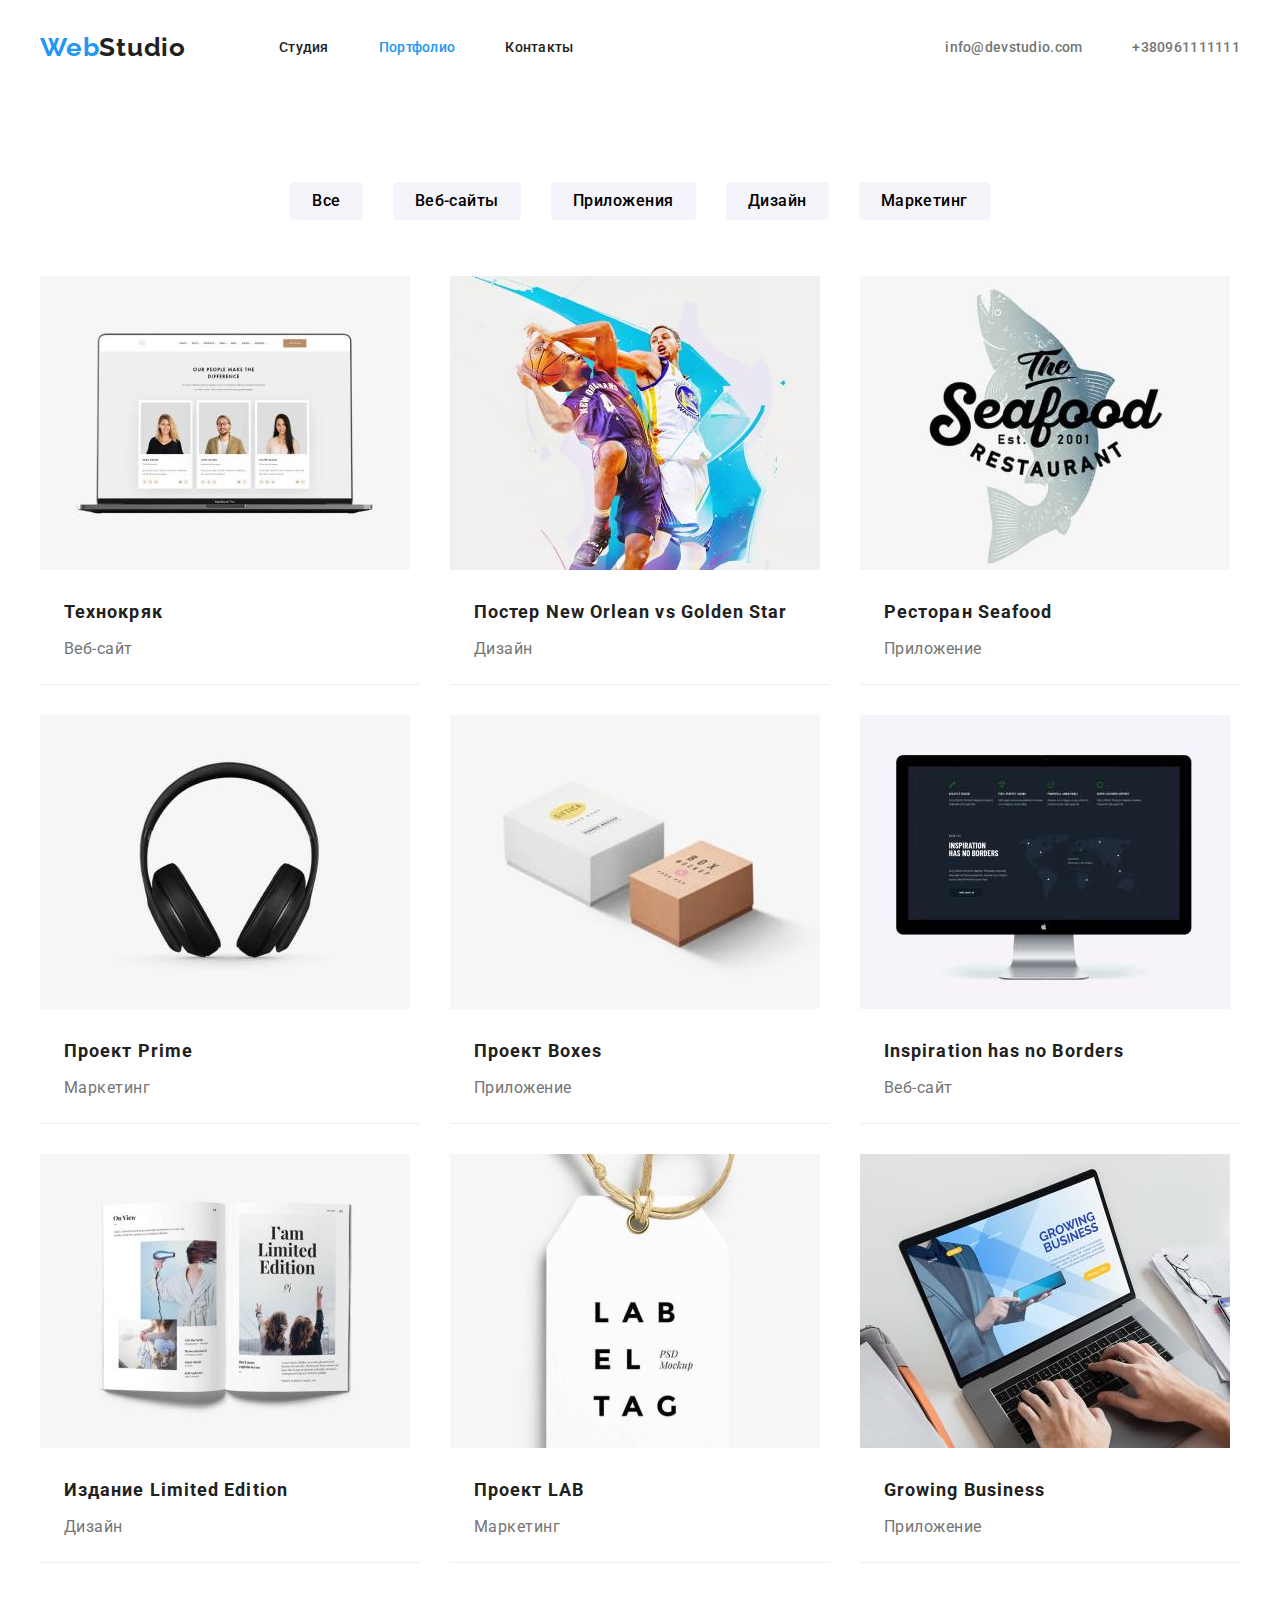
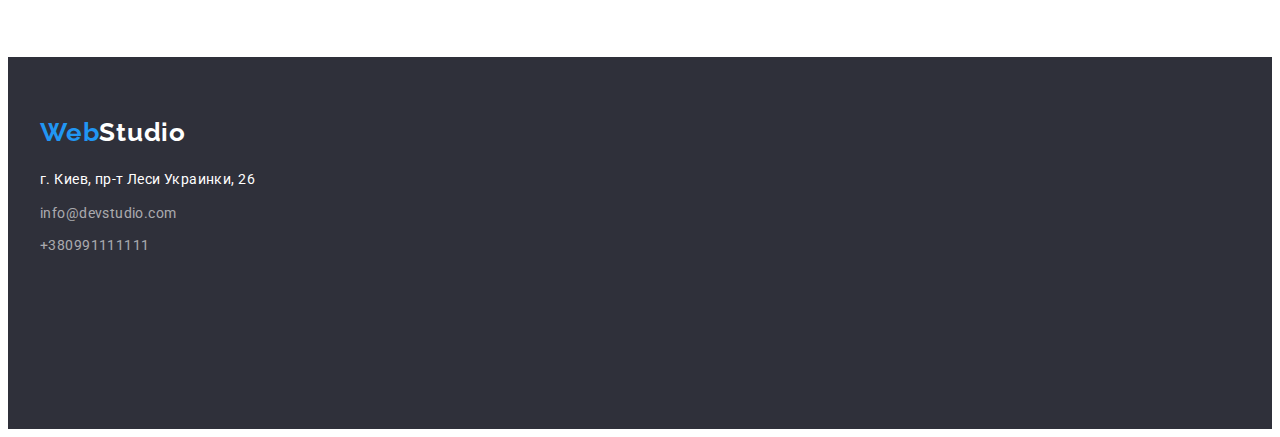
==== commit 280185ab: "Update portfolio.html" ====
--- a/portfolio.html
+++ b/portfolio.html
@@ -53,56 +53,74 @@
             <li class="menu-list list">
                 <img class="main-image link" src="./Images/tehnokryak.jpg" width="370" height="294"
                     alt=" Веб-сайт Технокряк">
+                    <div class="menu-border">
                 <h2 class="menu-title">Технокряк</h2>
                 <p class="menu-subtitle">Веб-сайт</p>
+                </div>
             </li>
             <li class="menu-list list">
                 <img class="main-image link" src="./Images/poster-new.jpg" width="370" height="294"
                     alt="Дизайн Постера New Orlean vs Golden Star">
+                    <div class="menu-border">
                 <h2 lang="en" class="menu-title">Постер New Orlean vs Golden Star</h2>
                 <p class="menu-subtitle">Дизайн</p>
+                </div>
             </li>
             <li class="menu-list list">
                 <img class="main-image link" src="./Images/restoran-seafood.jpg" width="370" height="294"
                     alt="Приложение Ресторан Seafood">
+                    <div class="menu-border">
                 <h2 lang="en" class="menu-title">Ресторан Seafood</h2>
                 <p class="menu-subtitle">Приложение</p>
+                </div>
             </li>
             <li class="menu-list list">
                 <img class="main-image link" src="./Images/prime.jpg" width="370" height="294"
                     alt="Маркетинг Проект Prime">
+                    <div class="menu-border">
                 <h2 lang="en" class="menu-title">Проект Prime</h2>
                 <p class="menu-subtitle">Маркетинг</p>
+                </div>
             </li>
             <li class="menu-list list">
                 <img class="main-image link" src="./Images/boxes.jpg" width="370" height="294"
                     alt="Приложение Проект Boxes">
+                    <div class="menu-border">
                 <h2 lang="en" class="menu-title">Проект Boxes</h2>
                 <p class="menu-subtitle">Приложение</p>
+                </div>
             </li>
             <li class="menu-list list">
                 <img class="main-image link" src="./Images//Inspiration-has-no-Borders.jpg" width="370" height="294"
                     alt="Веб-сайт Inspiration has no Borders">
+                    <div class="menu-border">
                 <h2 lang="en" class="menu-title">Inspiration has no Borders</h2>
                 <p class="menu-subtitle">Веб-сайт</p>
+                </div>
             </li>
             <li class="menu-list list">
                 <img class="main-image link" src="./Images/Limited-Edition.jpg" width="370" height="294"
                     alt="Дизайн Издание Limited Edition">
+                    <div class="menu-border">
                 <h2 lang="en" class="menu-title">Издание Limited Edition</h2>
                 <p class="menu-subtitle">Дизайн</p>
+                </div>
             </li>
             <li class="menu-list list">
                 <img class="main-image link" src="./Images/LAB.jpg" width="370" height="294" 
                 alt="Проект LAB">
+                <div class="menu-border">
                 <h2 lang="en" class="menu-title">Проект LAB</h2>
                 <p class="menu-subtitle">Маркетинг</p>
+                </div>
             </li>
             <li class="menu-list list">
                 <img class="main-image link" src="./Images/Growing-Business.jpg" width="370" height="294"
                     alt="Приложение Growing Business">
+                    <div class="menu-border">
                 <h2 lang="en" class="menu-title">Growing Business</h2>
                 <p class="menu-subtitle">Приложение</p>
+                </div>
             </li>
         </ul>
         </div>
--- a/css/styles.css
+++ b/css/styles.css
@@ -6,6 +6,7 @@
   --accent-color: #2196f3;
   --backgraund-hero-color: #2f303a;
   --hero-btn-backgraund-active: #188ce8;
+  --backgraund-command: #f5f4fa;
 }
 p,
 h1,
@@ -33,6 +34,12 @@
 .link {
   text-decoration: none;
 }
+
+body {
+  font-family: 'Roboto', sans-serif;
+  background-color: var(--primary-title-color);
+  color: var(--first-text-color);
+}
 /*----------------------------- Button--------------------------------- */
 .button:focus,
 .button:hover {
@@ -41,6 +48,7 @@
 }
 
 .btn-portfolio {
+  padding: 6px 22px;
   font-weight: 500;
   font-size: 16px;
   line-height: 1.625;
@@ -53,6 +61,10 @@
 }
 
 /*---------Header------------------- */
+.header {
+  border-color: rgba(236, 236, 236, 1);
+  border-width: 1px;
+}
 
 .container {
   width: 1200px;
@@ -74,7 +86,7 @@
   display: flex;
 }
 
-.nav-item {
+.nav-link {
   display: block;
   padding-top: 32px;
   padding-bottom: 32px;
@@ -111,18 +123,15 @@
   margin-right: auto;
   margin: 0 auto 0 auto;
   display: flex;
+}
+.header-mail,
+.header-tel {
+  display: flex;
   padding-top: 32px;
   padding-bottom: 32px;
 }
-
 .contact-menu .contact-item + .contact-item {
   margin-left: 50px;
-}
-
-body {
-  font-family: 'Roboto', sans-serif;
-  background-color: var(--primary-title-color);
-  color: var(--first-text-color);
 }
 
 .current.nav-link {
@@ -170,12 +179,23 @@
 
 /* ---------------Hero--------------------*/
 
-.hero-container {
-  width: 1600px;
-  text-align: center;
+.hero-section {
+  text-align: center;
+  padding-top: 200px;
+  padding-bottom: 200px;
+  background-color: var(--backgraund-hero-color);
+}
+
+.hero-title {
   margin: 0 auto;
-  height: 600px;
-  background: var(--backgraund-hero-color);
+  margin-bottom: 30px;
+  width: 696px;
+  font-weight: 900;
+  font-size: 44px;
+  line-height: 1.36;
+  letter-spacing: 0.06em;
+  color: var(--primary-title-color);
+  text-transform: uppercase;
 }
 
 .hero-btn {
@@ -187,10 +207,13 @@
   font-family: inherit;
   border-radius: 4px;
   border: 0;
+  padding: 10px 32px;
+  margin-top: 30px;
 }
 
 .hero-btn:focus,
 .hero-btn:hover {
+  cursor: pointer;
   color: var(--primary-title-color);
   background-color: var(--hero-btn-backgraund-active);
 }
@@ -198,48 +221,34 @@
 /* ------------------after-hero------------------------- */
 
 .after-hero {
-  width: 1200px;
-  padding-left: 15px;
-  padding-right: 15px;
+  padding-top: 94px;
+  padding-bottom: 94px;
   text-align: left;
-  margin: 0 auto;
 }
 
 .hero-list {
   display: flex;
-  margin-top: 94px;
-  margin: 0 auto 0 auto;
+}
+
+.hero-item {
+  width: 270px;
 }
 
 .hero-list .hero-item + .hero-item {
   margin-left: 30px;
 }
 
-.hero-title {
-  padding-top: 200px;
-  padding-bottom: 40px;
-  margin: auto;
-  width: 696px;
-  font-weight: 900;
-  font-size: 44px;
-  line-height: 1.36;
-  letter-spacing: 0.06em;
-  color: var(--primary-title-color);
-}
-
 .pre-title {
-  /* padding-right: 30px; */
-  margin-top: 94px;
   font-weight: bold;
   font-size: 14px;
   line-height: 1.14;
   letter-spacing: 0.03em;
+  text-transform: uppercase;
   color: var(--first-text-color);
 }
 
 .after-title {
-  margin-top: 10px;
-  /* padding-right: 30px; */
+  padding-top: 10px;
   font-weight: normal;
   font-size: 14px;
   line-height: 1.71;
@@ -248,9 +257,15 @@
 }
 
 /*--------------------------section vissualy--------------------------------*/
+.visually {
+  padding-top: 0px;
+  padding-bottom: 94px;
+}
+
 .visually-title {
-  padding-top: 94px;
-  padding-bottom: 50px;
+  text-align: center;
+  height: 42px;
+  margin-bottom: 50px;
 }
 
 .gallery-list {
@@ -263,7 +278,7 @@
   margin: 0 auto;
 }
 
-.gallery-list .gallery-item + .gallery-item {
+.gallery-item .gallery-item + .gallery-item {
   margin-left: 30px;
 }
 
@@ -273,7 +288,11 @@
 }
 
 /* ---------------------command-list----------------------------------------- */
-
+.command {
+  padding-top: 94px;
+  padding-bottom: 94px;
+  background-color: var(--backgraund-command);
+}
 .command-list {
   display: flex;
 }
@@ -283,7 +302,9 @@
 
 .command-item {
   align-items: center;
-  margin: 0 auto;
+  padding-top: 0px;
+  padding-bottom: 30px;
+  background-color: var(--primary-title-color);
 }
 
 .command-link {
@@ -299,8 +320,8 @@
   color: var(--first-text-color);
 }
 .command-name {
-  padding-top: 30px;
-  padding-bottom: 10px;
+  margin-top: 30px;
+  margin-bottom: 10px;
   font-weight: 500;
   font-size: 16px;
   line-height: 1.19;
@@ -310,7 +331,6 @@
 }
 
 .command-profession {
-  padding-bottom: 94px;
   font-weight: normal;
   font-size: 16px;
   line-height: 1.19;
@@ -334,7 +354,6 @@
 }
 
 .logo-footer {
-  margin-top: 60px;
   margin-bottom: 20px;
   font-family: Raleway;
   font-weight: 700;
@@ -356,7 +375,7 @@
 }
 
 .footer-map {
-  padding-bottom: 9px;
+  margin-bottom: 9px;
   font-weight: normal;
   font-size: 14px;
   line-height: 1.71;
@@ -365,7 +384,7 @@
 }
 
 .footer-mail {
-  padding-bottom: 9px;
+  margin-bottom: 9px;
   font-weight: normal;
   font-size: 14px;
   line-height: 24px;
@@ -374,7 +393,6 @@
 }
 
 .footer-tel {
-  padding-bottom: 60px;
   font-weight: normal;
   font-size: 14px;
   line-height: 1.71;
@@ -398,6 +416,8 @@
 }
 
 .footer {
+  padding-top: 60px;
+  padding-bottom: 60px;
   height: 252px;
   background-color: var(--backgraund-hero-color);
 }
@@ -409,29 +429,46 @@
   margin-left: 30px;
 }
 
+.portfolio {
+  padding-top: 94px;
+  padding-bottom: 94px;
+}
 .menu-button {
   display: flex;
   justify-content: center;
-  margin-top: 94px;
-  margin-bottom: 56px;
 }
 
 .main-menu {
+  margin-top: 56px;
   display: flex;
   flex-wrap: wrap;
-  margin-bottom: 94px;
+  margin-left: -30px;
+  margin-bottom: -30px;
 }
 
 .menu-list {
-  flex-basis: calc((100%-3 * 30px) / 3);
-  margin-left: 30px;
-  margin-right: -30px;
+  /* flex-basis: calc((100%-3 * 30px) / 3); */
+  flex-basis: calc(100% / 3 - 30px);
+  margin-left: 30px;
+  margin-bottom: 30px;
+}
+
+.menu-list {
+  cursor: pointer;
+  border-bottom: solid 1px;
+  border-color: rgba(238, 238, 238, 1);
+  padding-top: 0px;
+  padding-bottom: 20px;
+}
+
+.menu-list:not(:first-child) {
+  margin-left: 30px;
 }
 
 .menu-title {
-  padding-left: 24px;
-  padding-top: 20px;
-  padding-bottom: 4px;
+  margin-left: 24px;
+  margin-top: 20px;
+  margin-bottom: 4px;
   font-weight: bold;
   font-size: 18px;
   line-height: 2;
@@ -441,7 +478,6 @@
 
 .menu-subtitle {
   margin-left: 24px;
-  margin-bottom: 20px;
   font-weight: normal;
   font-size: 16px;
   line-height: 1.88;
